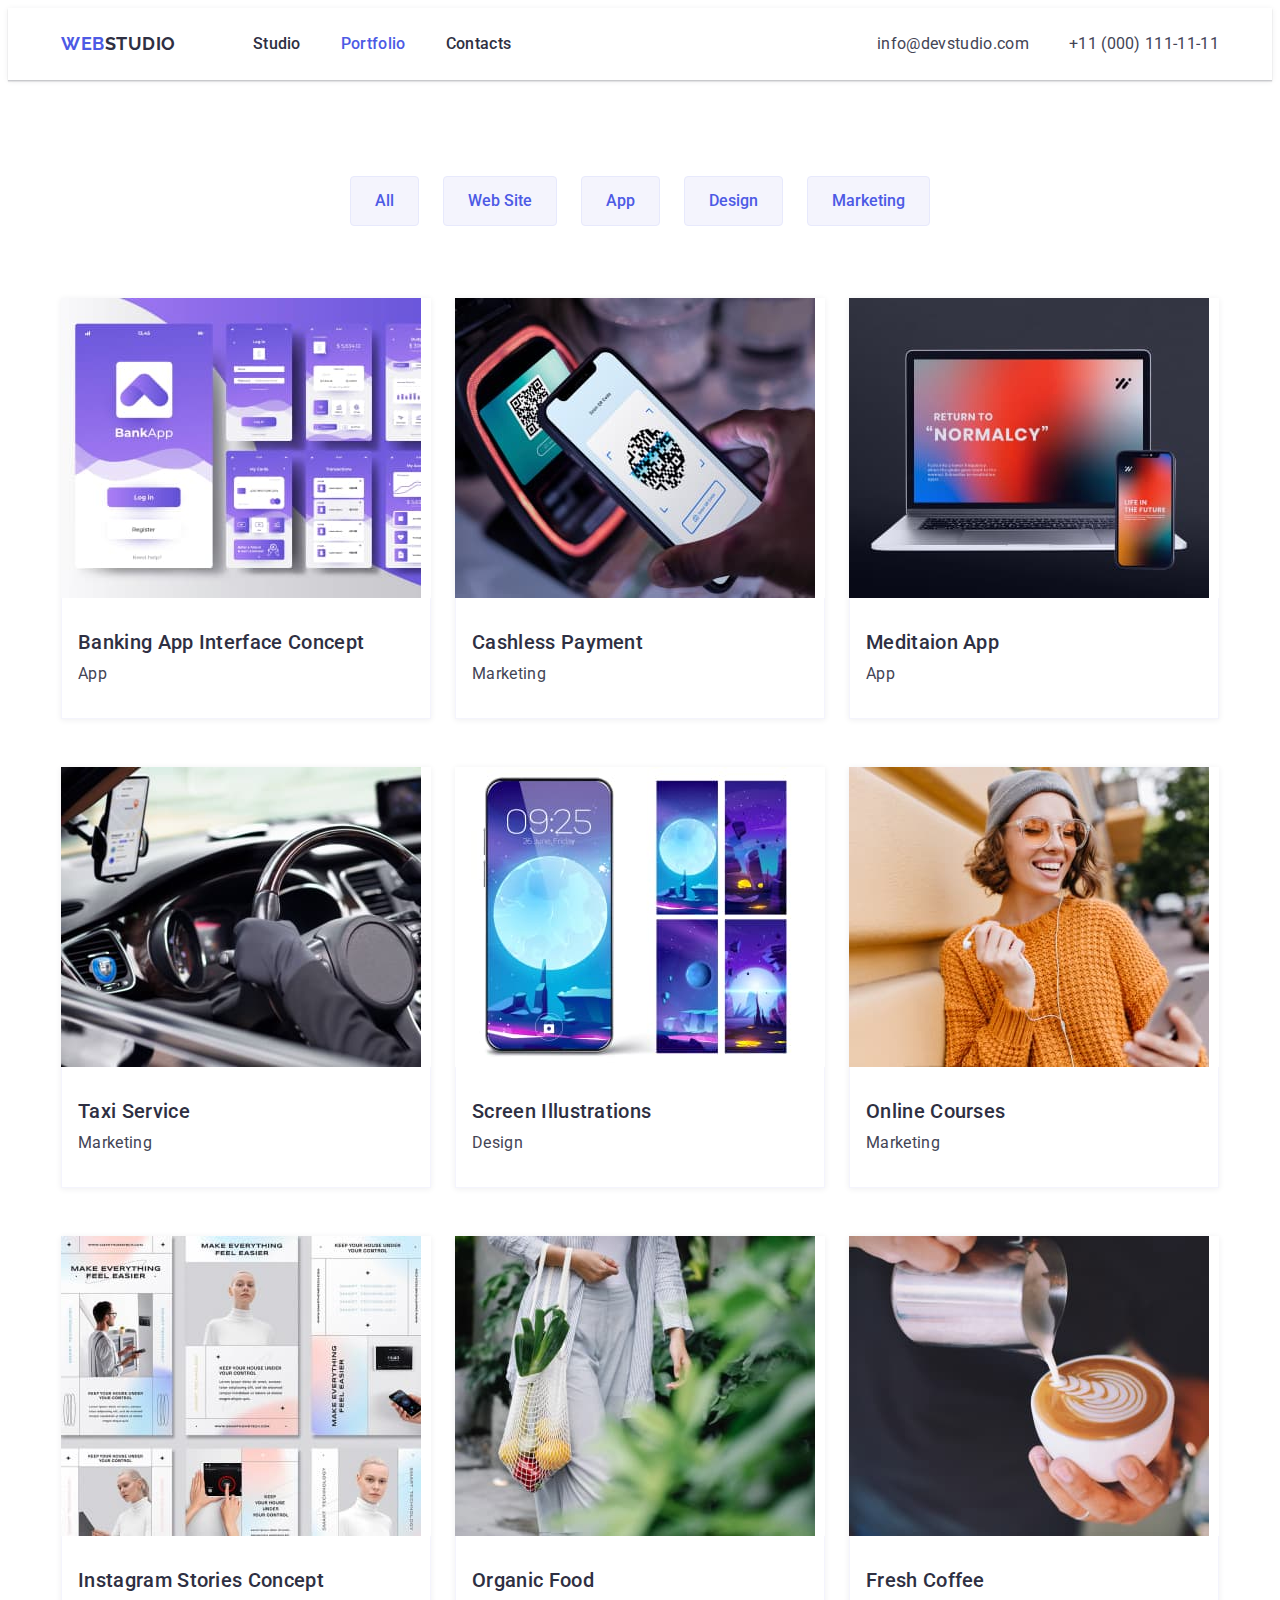
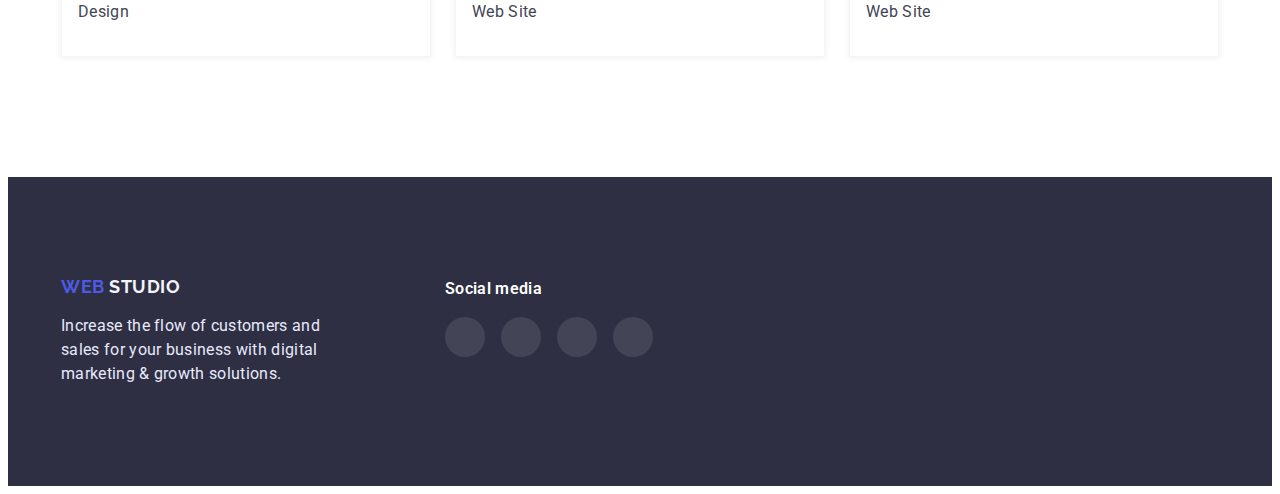
==== portfolio.html @ c9c2a4c0 "Task-4" ====
<!DOCTYPE html>
<html lang="en">
  <head>
    <meta charset="UTF-8" />
    <meta http-equiv="X-UA-Compatible" content="IE=edge" />
    <meta name="viewport" content="width=device-width, initial-scale=1.0" />
    <title>Portfolio</title>
    <link rel="preconnect" href="https://fonts.googleapis.com" />
    <link rel="preconnect" href="https://fonts.gstatic.com" crossorigin />
    <link
      href="https://fonts.googleapis.com/css2?family=Raleway:wght@700&family=Roboto:wght@400;500;700;900&display=swap"
      rel="stylesheet"
    />
    <link
      rel="stylesheet"
      href="https://cdnjs.cloudflare.com/ajax/libs/modern-normalize/1.1.0/modern-normalize.min.css"
      integrity="sha512-wpPYUAdjBVSE4KJnH1VR1HeZfpl1ub8YT/NKx4PuQ5NmX2tKuGu6U/JRp5y+Y8XG2tV+wKQpNHVUX03MfMFn9Q=="
      crossorigin="anonymous"
      referrerpolicy="no-referrer"
    />
    <link rel="stylesheet" href="./css/styles.css" />
  </head>
  
  <body>
    <header class="header">
      <div class="container nav">
        <a class="logo" href="./index.html"
          ><span class="logo-web">WEB</span>STUDIO</a
        >

        <nav>
          <ul class="nav-list list">
            <li class="nav-list-item">
              <a class="nav-link link" href="./index.html">Studio</a>
            </li>
            <li class="nav-list-item">
              <a class="nav-link link current" href="./portfolio.html">Portfolio</a>
            </li>
            <li class="nav-list-item">
              <a class="nav-link link" href="#">Contacts</a>
            </li>
          </ul>
        </nav>

        <ul class="contact-list list">
          <li class="contact-list-item">
            <a class="contact-link link" href="mailto:info@devstudio.com"
              >info@devstudio.com</a
            >
          </li>
          <li class="contact-list-item">
            <a class="contact-link link" href="tel:+110001111111"
              >+11 (000) 111-11-11</a
            >
          </li>
        </ul>
      </div>
    </header>

    <main>
      <section class="portfolio-section">
        <div class="container">
          <h1 class="visually-hidden">Portfolio</h1>

          <ul class="list project-filter">
            <li class="filter-list-item">
              <button class="project-filter-button" type="button">All</button>
            </li>
            <li class="filter-list-item">
              <button class="project-filter-button" type="button">
                Web Site
              </button>
            </li>
            <li class="filter-list-item">
              <button class="project-filter-button" type="button">App</button>
            </li>
            <li class="filter-list-item">
              <button class="project-filter-button" type="button">
                Design
              </button>
            </li>
            <li class="filter-list-item">
              <button class="project-filter-button" type="button">
                Marketing
              </button>
            </li>
          </ul>

          <ul class="list card-set">
            <li class="card-item">
              <a class="link project-card" href="#">
                  <div class="card-thumb">
                    <img
                      src="./images/bankingapp.jpg"
                      alt="Banking App Interface Concept"
                      width="360"
                      height="300"
                    />
                  </div>

                  <div class="card-content">
                    <h2 class="project-name">Banking App Interface Concept</h2>

                    <p class="project-type">App</p>
                  </div>
              </a>
            </li>

            <li class="card-item">
              <a class="link project-card" href="#">
                  <div class="card-thumb">
                    <img
                      class="project-photo"
                      src="./images/cashlesspayment.jpg"
                      alt="Cashless Payment"
                      width="360"
                      height="300"
                    />
                  </div>

                  <div class="card-content">
                    <h2 class="project-name">Cashless Payment</h2>

                    <p class="project-type">Marketing</p>
                  </div>
              </a>
            </li>

            <li class="card-item">
              <a class="link project-card" href="#">
                  <div class="card-thumb">
                    <img
                      class="project-photo"
                      src="./images/meditaionapp.jpg"
                      alt="Meditaion App"
                      width="360"
                      height="300"
                    />
                  </div>

                  <div class="card-content">
                    <h2 class="project-name">Meditaion App</h2>

                    <p class="project-type">App</p>
                  </div>
              </a>
            </li>

            <li class="card-item">
              <a class="link project-card" href="#">
                  <div class="card-thumb">
                    <img
                      class="project-photo"
                      src="./images/taxiservice.jpg"
                      alt="Taxi Service"
                      width="360"
                      height="300"
                    />
                  </div>

                  <div class="card-content">
                    <h2 class="project-name">Taxi Service</h2>

                    <p class="project-type">Marketing</p>
                  </div>
              </a>
            </li>

            <li class="card-item">
              <a class="link project-card" href="#">
                  <div class="card-thumb">
                    <img
                      class="project-photo"
                      src="./images/screenillustrations.jpg"
                      alt="Screen Illustrations"
                      width="360"
                      height="300"
                    />
                  </div>

                  <div class="card-content">
                    <h2 class="project-name">Screen Illustrations</h2>

                    <p class="project-type">Design</p>
                  </div>
              </a>
            </li>

            <li class="card-item">
              <a class="link project-card" href="#">
                  <div class="card-thumb">
                    <img
                      class="project-photo"
                      src="./images/onlinecourses.jpg"
                      alt="Online Courses"
                      width="360"
                      height="300"
                    />
                  </div>

                  <div class="card-content">
                    <h2 class="project-name">Online Courses</h2>

                    <p class="project-type">Marketing</p>
                  </div>
              </a>
            </li>

            <li class="card-item">
              <a class="link project-card" href="#">
                  <div class="card-thumb">
                    <img
                      class="project-photo"
                      src="./images/instagramstories.jpg"
                      alt="Instagram Stories Concept"
                      width="360"
                      height="300"
                    />
                  </div>

                  <div class="card-content">
                    <h2 class="project-name">Instagram Stories Concept</h2>

                    <p class="project-type">Design</p>
                  </div>
              </a>
            </li>

            <li class="card-item">
              <a class="link project-card" href="#">
                  <div class="card-thumb">
                    <img
                      class="project-photo"
                      src="./images/organicfood.jpg"
                      alt="Organic Food"
                      width="360"
                      height="300"
                    />
                  </div>

                  <div class="card-content">
                    <h2 class="project-name">Organic Food</h2>

                    <p class="project-type">Web Site</p>
                  </div>
              </a>
            </li>

            <li class="card-item">
              <a class="link project-card" href="#">
                  <div class="card-thumb">
                    <img
                      class="project-photo"
                      src="./images/freshcoffee.jpg"
                      alt="Fresh Coffee"
                      width="360"
                      height="300"
                    />
                  </div>

                  <div class="card-content">
                    <h2 class="project-name">Fresh Coffee</h2>

                    <p class="project-type">Web Site</p>
                  </div>
              </a>
            </li>
          </ul>
        </div>
      </section>
    </main>

    <footer class="footer-section">
      <div class="container footer">
        <div class="footer-main-side">
          <a class="logo footer-logo" href="./index.html">
            <span class="logo-web">WEB</span> STUDIO</a
          >
          <p class="footer-text">
            Increase the flow of customers and sales for your business with
            digital marketing &#x26; growth solutions.
          </p>
        </div>

        <div>
          <p class="footer-sm-title">Social media</p>

          <ul class="footer-sm-list list">
            <li class="footer-sm">
              <a class="footer-sm-link link" href="#" target="_blank", rel="noopener noreferrer">
                <svg class="footer-sm-icon" >
                  <use
                    href="./images/symbol-defs.svg#icon-instagram"
                  ></use>
                </svg>
              </a>
            </li>
            <li class="footer-sm">
              <a class="footer-sm-link link" href="#" target="_blank", rel="noopener noreferrer">
                <svg class="footer-sm-icon">
                  <use href="./images/symbol-defs.svg#icon-twitter"></use>
                </svg>
              </a>
            </li>
            <li class="footer-sm">
              <a class="footer-sm-link link" href="#" target="_blank", rel="noopener noreferrer">
                <svg class="footer-sm-icon" >
                  <use
                    href="./images/symbol-defs.svg#icon-facebook"
                  ></use>
                </svg>
              </a>
            </li>
            <li class="footer-sm">
              <a class="footer-sm-link link" href="#" target="_blank", rel="noopener noreferrer">
                <svg class="footer-sm-icon">
                  <use
                    href="./images/symbol-defs.svg#icon-linkedin"
                  ></use>
                </svg>
              </a>
            </li>
          </ul>
        </div>
      </div>
    </footer>
  </body>
</html>
---- css/styles.css ----
.visually-hidden {
  position: absolute;
  width: 1px;
  height: 1px;
  margin: -1px;
  border: 0;
  padding: 0;

  white-space: nowrap;
  clip-path: inset(100%);
  clip: rect(0 0 0 0);
  overflow: hidden;
}
:root {
  --color-background-primary: #ffffff;
  --color-bg-hero-footer: #2e2f42;
  --color-bg-secondary: #f4f4fd;
  --color-logo-main: #2e2f42;
  --color-logo-secondary: #f4f4fd;
  --color-accent: #4d5ae5;
  --color-accent-active: #404bbf;
  --color-portfolio-button: #f4f4fd;
  --color-portfolio-button-border: #e7e9fc;
  --color-text-main: #434455;
  --color-text-invert: #fff;
  --color-headings: #2e2f42;
  --color-hero-title: #fff;
  --color-text-footer: #e7e9fc;
  --color-icon: #8e8f99;
  --color-sm-hover: #31D0AA;
  --card-shadow: 0px 1px 6px rgba(46, 47, 66, 0.08);
  --filer-btn-hover-shadow: 0px 3px 1px rgba(0, 0, 0, 0.1),
    0px 2px 1px rgba(0, 0, 0, 0.08), 0px 2px 2px rgba(0, 0, 0, 0.12);
  --main-shadow: 0px 1px 6px rgba(46, 47, 66, 0.08),
    0px 1px 1px rgba(46, 47, 66, 0.16), 0px 2px 1px rgba(46, 47, 66, 0.08);

  /* --primary-brand: #4D5AE5; IRIS
--dark:#2E2F42; NAVY BLUE
--success:#31D0AA;*GREEN
--text: #434455; SLATE
--subtle-text: #8E8F99; LIGHT SLATE
--accent: #E7E9FC; cornflower
--light: #F4F4FD; CLOUD */
}

body {
  background-color: var(--color-background-primary);
  color: var(--color-text-main);

  font-family: "Roboto", sans-serif;
  font-size: 16px;
  letter-spacing: 0.02em;
}
h1,
h2,
h3,
h4,
p,
ul {
  margin: 0;
  padding: 0;
}
img {
  display: block;
}
.list {
  list-style: none;
}
.link {
  text-decoration: none;
}
.container {
  margin-left: auto;
  margin-right: auto;
  width: 1158px;
  padding-left: 15px;
  padding-right: 15px;

  /* outline: 2px solid red;; */
}
.section {
  padding-top: 120px;
  padding-bottom: 120px;
}
.section-no-pudding {
  padding-top: 0;
  padding-bottom: 120px;
}

/* ___________________HEADER____________________ */
.header {
  box-shadow: var(--main-shadow);
}
.logo {
  display: block;

  text-decoration: none;
  text-transform: uppercase;
  font-family: "Raleway", sans-serif;
  color: var(--color-logo-main);
  font-weight: 700;
  font-size: 18px;
  line-height: 1.33;
  letter-spacing: 0.03em;
}
.logo-web {
  color: var(--color-accent);
}
/* ____________________NAV_____________________ */
.nav {
  display: flex;
  align-items: center;
}
.nav-list {
  display: flex;
  margin-left: 77px;
}
.contact-list {
  display: flex;
  margin-left: auto;
}
.nav-link,
.contact-link,
.logo {
  padding-top: 24px;
  padding-bottom: 24px;
}
.nav-list-item + .nav-list-item,
.contact-list-item + .contact-list-item {
  margin-left: 40px;
}
.nav-link {
  display: block;

  font-weight: 500;
  line-height: 1.5;
  letter-spacing: 0.02em;

  color: var(--color-logo-main);
}
.nav-link:hover,
.nav-link:focus {
  color: var(--color-text-main);
}
.nav-link:active {
  color: var(--color-accent);
}

.contact-link {
  display: block;

  color: var(--color-text-main);
  line-height: 1.5;
}
.contact-link:hover,
.contact-link:focus {
  color: var(--color-accent);
}
.current {
  color: var(--color-accent);
}
/*___________________HERO_____________________*/
.hero {
  /* background-color: var(--color-bg-hero-footer); */
  text-align: center;
  padding-top: 192px;
  padding-bottom: 192px;
}
.overlay {
  max-width: 1440px;
  min-height: 603px;
  margin-left: auto;
  margin-right: auto;
  background-image: linear-gradient(
      to right,
      rgba(46, 47, 66, 0.7),
      rgba(46, 47, 66, 0.7)
    ),
    url(../images/herobg.jpg);
  background-size: cover;
  background-repeat: no-repeat;
  background-position: center;
}

.hero-title {
  margin-bottom: 48px;
  max-width: 492px;
  margin-right: auto;
  margin-left: auto;

  color: var(--color-hero-title);
  font-weight: 700;
  font-size: 56px;
  line-height: 1.07;
}
.hero-button {
  display: inline-block;
  padding: 16px 32px;
  min-width: 106px;
  border-radius: 4px;
  border: 1px solid var(--color-accent);

  font-family: "Roboto", sans-serif;
  font-weight: 700;
  line-height: 1.07;
  letter-spacing: 0.04em;

  background-color: var(--color-accent);
  color: var(--color-text-invert);

  box-shadow: 0px 4px 4px rgba(0, 0, 0, 0.15);

  cursor: pointer;
}

.hero-button:hover {
  box-shadow: var(--main-shadow);
}
.hero-button:active {
  background-color: var(--color-accent-active);
  border: 1px solid var(--color-accent-active);
}

/*__________________FEATURES________________________*/

.section-title {
  margin-bottom: 72px;

  font-size: 36px;
  line-height: 1.11;
  text-align: center;

  color: var(--color-headings);
}
.feature-title,
.employee-name,
.project-name {
  margin-bottom: 8px;

  font-size: 20px;
  font-weight: 500;
  line-height: 1.2;
  color: var(--color-headings);
}
.feature-text,
.work-position,
.project-type {
  line-height: 1.5;
  margin-bottom: 0;
}
.feature-list {
  display: flex;
}
.feature-list-item:not(:last-child) {
  margin-right: 24px;
}

.feature-icon {
  display: flex;
  background-color: var(--color-bg-secondary);
  height: 112px;
  width: 264px;
  justify-content: center;
  align-items: center;
  margin-bottom: 8px;
}

/* _____________________________WORK_____________________________ */

.work-list {
  display: flex;
  margin-left: auto;
  margin-right: auto;
}
.project-list-item:not(:last-child) {
  margin-right: 24px;
}

/*_____________________________OUR TEAM_____________________________*/

.team-bg {
  background-color: var(--color-bg-secondary);
}
.employee-list-item {
  background-color: var(--color-background-primary);
  margin-left: 24px;

  box-shadow: var(--main-shadow);
  border-radius: 0px 0px 4px 4px;
  overflow: hidden;
}
.employee-list {
  display: flex;
  flex-wrap: wrap;

  margin-top: -48px;
  margin-left: -24px;
}
.employee-list-item {
  flex-basis: calc(100% / 4 - 24px);
  margin-top: 48px;
  margin-left: 24px;
}
.employee-photo {
  display: block;
  max-width: 100%;
  height: auto;
}
.card-text {
  text-align: center;
  padding-top: 32px;
}
.work-position {
  margin-bottom: 8px;
}
.employee-sm-list {
  padding-left: 16px;
  padding-right: 16px;
  padding-bottom: 32px;
  display: flex;
  justify-content: space-between;
}

.employee-sm-link {
  display: flex;
  width: 40px;
  height: 40px;
  background-color: var(--color-accent);
  border-radius: 50%;
  background-repeat: no-repeat;
  justify-content: center;
  align-items: center;
}


/*__________________________CUSTOMERS_____________________________*/

.customers-list {
  display: flex;
  flex-wrap: wrap;
  margin-left: -24px;
  margin-top: -24px;
}
.customers-list-item {
  flex-basis: (100% / 6 - 24px);
  margin-left: 24px;
  margin-top: 24px;
}
.customers-link {
  display: flex;
  width: 168px;
  height: 88px;
  justify-content: center;
  align-items: center;
  fill: var(--color-icon);
  border: 1px solid var(--color-icon);
  border-radius: 4px;
}
.customers-link:hover {
  border: 1px solid var(--color-accent);

}
.customers-link:hover .customers-icon {
  fill: var(--color-accent);
}

/*_____________________________FOOTER_____________________________*/
.footer-section {
  background-color: var(--color-bg-hero-footer);
  padding-top: 100px;
  padding-bottom: 100px;
}
.footer {
  display: flex;
}
.footer-main-side {
  margin-right: 120px;
}
.footer-logo {
  display: inline-block;
  padding-top: 0;
  padding-bottom: 0;
  margin-bottom: 16px;

  color: var(--color-logo-secondary);
  line-height: 1.16;
}
.footer-text {
  width: 264px;
  color: var(--color-text-footer);
  line-height: 1.5;
}
.footer-sm-title {
  margin-bottom: 16px;

  font-weight: 600;
  line-height: 1.5;
  color: var(--color-text-invert);
}
.footer-sm-list {
  display: flex;
  gap: 16px;
}
.footer-sm-link {
    display: flex;
  height: 40px;
  width: 40px;
  background-color: rgba(255, 255, 255, 0.1);

  justify-content: center;
  align-items: center;

  border-radius: 50%;
}
.footer-sm-link:hover,
.footer-sm-link:focus {
  background-color: var(--color-sm-hover);
  fill:#404bbf
}
.footer-sm-icon {
  fill: currentColor;
}

/* _____________________________PORTFOLIO_____________________________*/

.project-filter {
  display: flex;
  justify-content: center;
  margin-bottom: 72px;
}

.project-filter-button {
  display: inline-block;
  padding: 12px 24px;
  text-align: center;

  font-family: "Roboto", sans-serif;
  font-size: 16px;
  font-weight: 500;
  line-height: 1.5;

  border-radius: 4px;
  border: 1px solid var(--color-portfolio-button-border);
  background-color: var(--color-portfolio-button);
  color: var(--color-accent);

  cursor: pointer;
}
.project-filter-button:hover,
.project-filter-button:focus {
  background-color: var(--color-accent);
  color: var(--color-text-invert);
  border: 1px solid var(--color-accent);

  box-shadow: var(--filer-btn-hover-shadow);
}
.filter-list-item + .filter-list-item {
  margin-left: 24px;
}

.card-set {
  display: flex;
  flex-wrap: wrap;
  margin-top: -48px;
  margin-left: -24px;
}
.card-item {
  flex-basis: calc(100% / 3 - 24px);
  margin-top: 48px;
  margin-left: 24px;

  background-color: var(--color-background-primary);
}
.project-card {
  display: block;
  box-shadow: var(--card-shadow);
}
.project-card:hover,
.project-card:focus {
  box-shadow: var(--main-shadow);
}
.card-thumb img {
  max-width: 100%;
  height: auto;
}
.card-content {
  padding-top: 32px;
  padding-bottom: 32px;
  padding-left: 16px;

  border: 0.5px solid var(--color-portfolio-button);
  border-top: transparent;
}

.project-name {
  text-decoration: none;
}
.project-type {
  color: var(--color-text-main);
}
.portfolio-section {
  padding-top: 96px;
  padding-bottom: 120px;
}
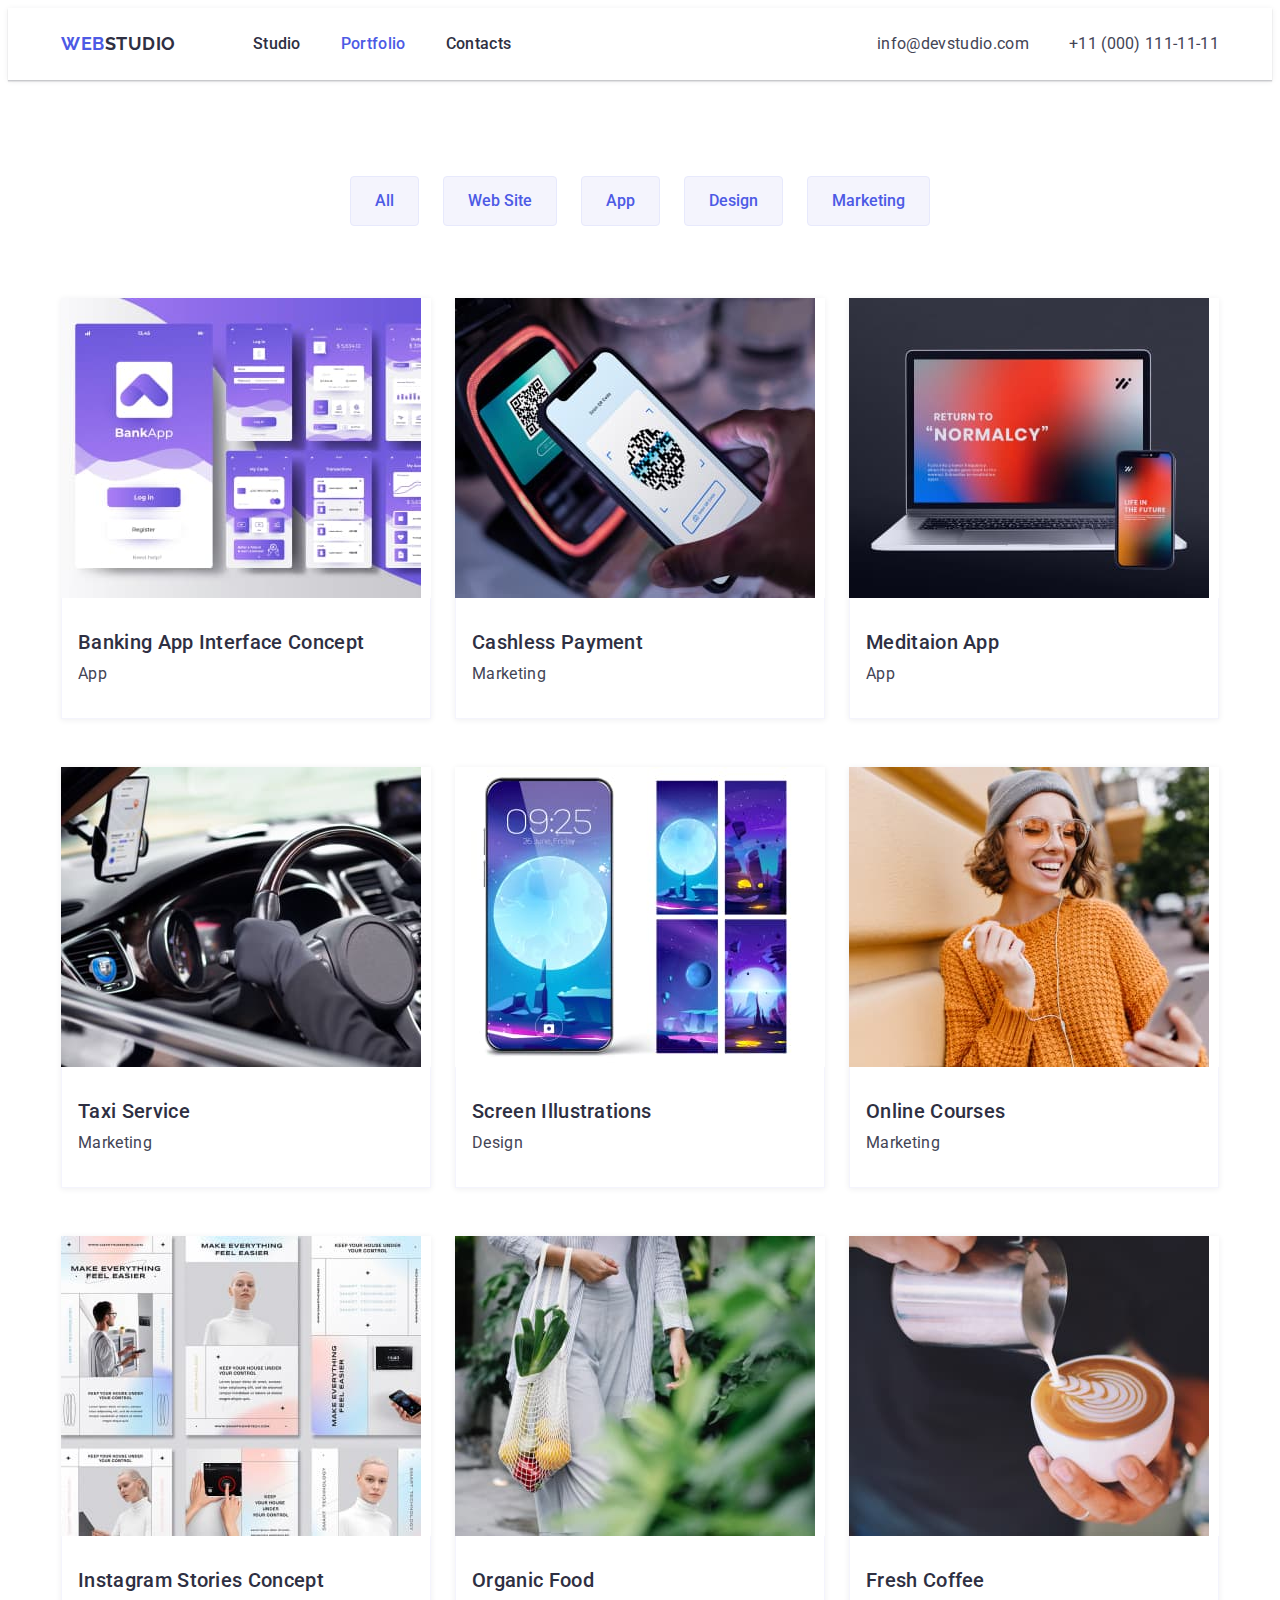
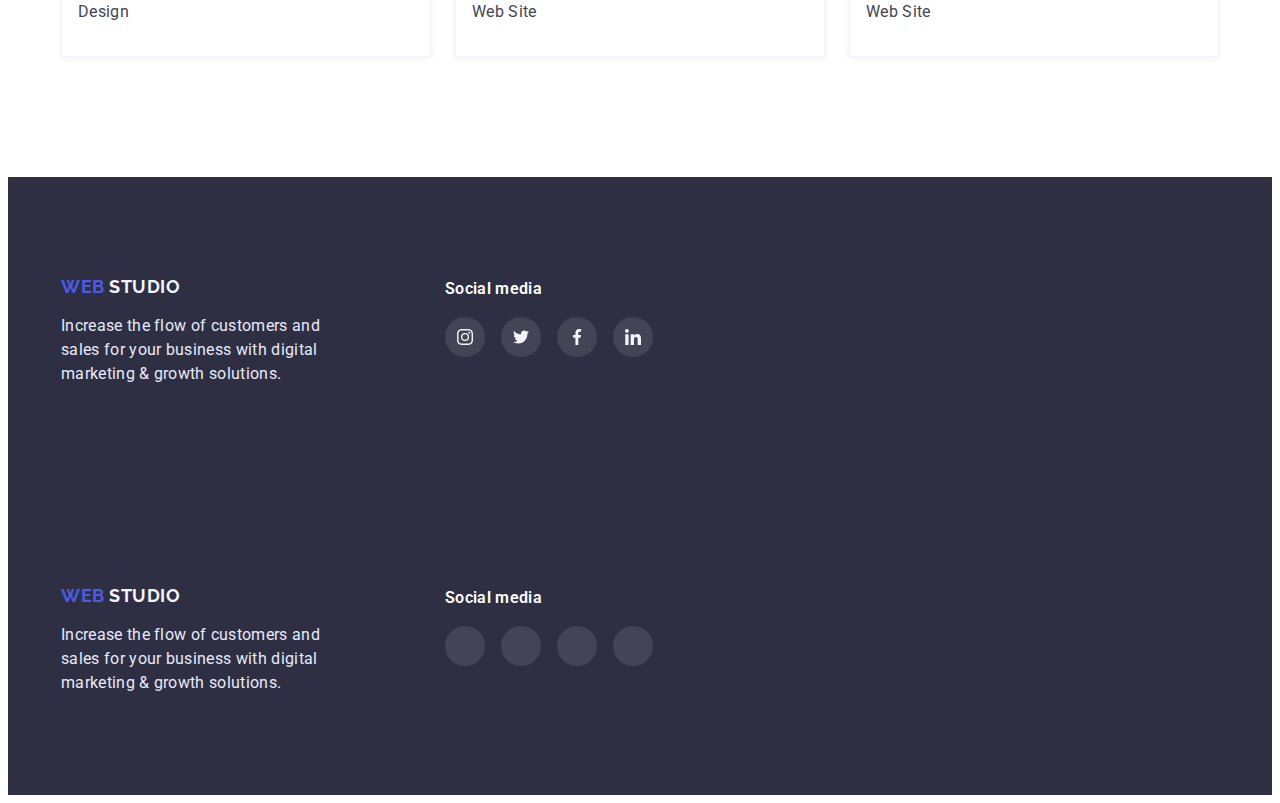
==== commit 0e8a87d7: "Task-4" ====
--- a/portfolio.html
+++ b/portfolio.html
@@ -288,6 +288,59 @@
           <ul class="footer-sm-list list">
             <li class="footer-sm">
               <a class="footer-sm-link link" href="#" target="_blank", rel="noopener noreferrer">
+                <svg class="footer-sm-icon" width="16" height="16" >
+                  <use
+                    href="./images/icons.svg#icon-instagram"
+                  ></use>
+                </svg>
+              </a>
+            </li>
+            <li class="footer-sm">
+              <a class="footer-sm-link link" href="#" target="_blank", rel="noopener noreferrer">
+                <svg class="footer-sm-icon" width="16" height="16">
+                  <use href="./images/icons.svg#icon-twitter"></use>
+                </svg>
+              </a>
+            </li>
+            <li class="footer-sm">
+              <a class="footer-sm-link link" href="#" target="_blank", rel="noopener noreferrer">
+                <svg class="footer-sm-icon" width="16" height="16" >
+                  <use
+                    href="./images/icons.svg#icon-facebook"
+                  ></use>
+                </svg>
+              </a>
+            </li>
+            <li class="footer-sm">
+              <a class="footer-sm-link link" href="#" target="_blank", rel="noopener noreferrer">
+                <svg class="footer-sm-icon" width="16" height="16">
+                  <use
+                    href="./images/icons.svg#icon-linkedin"
+                  ></use>
+                </svg>
+              </a>
+            </li>
+          </ul>
+        </div>
+      </div>
+    </footer><footer class="footer-section">
+      <div class="container footer">
+        <div class="footer-main-side">
+          <a class="logo footer-logo" href="./index.html">
+            <span class="logo-web">WEB</span> STUDIO</a
+          >
+          <p class="footer-text">
+            Increase the flow of customers and sales for your business with
+            digital marketing &#x26; growth solutions.
+          </p>
+        </div>
+
+        <div>
+          <p class="footer-sm-title">Social media</p>
+
+          <ul class="footer-sm-list list">
+            <li class="footer-sm">
+              <a class="footer-sm-link link" href="#" target="_blank", rel="noopener noreferrer">
                 <svg class="footer-sm-icon" >
                   <use
                     href="./images/symbol-defs.svg#icon-instagram"
--- a/css/styles.css
+++ b/css/styles.css
@@ -407,6 +407,7 @@
   width: 40px;
   background-color: rgba(255, 255, 255, 0.1);
 
+
   justify-content: center;
   align-items: center;
 
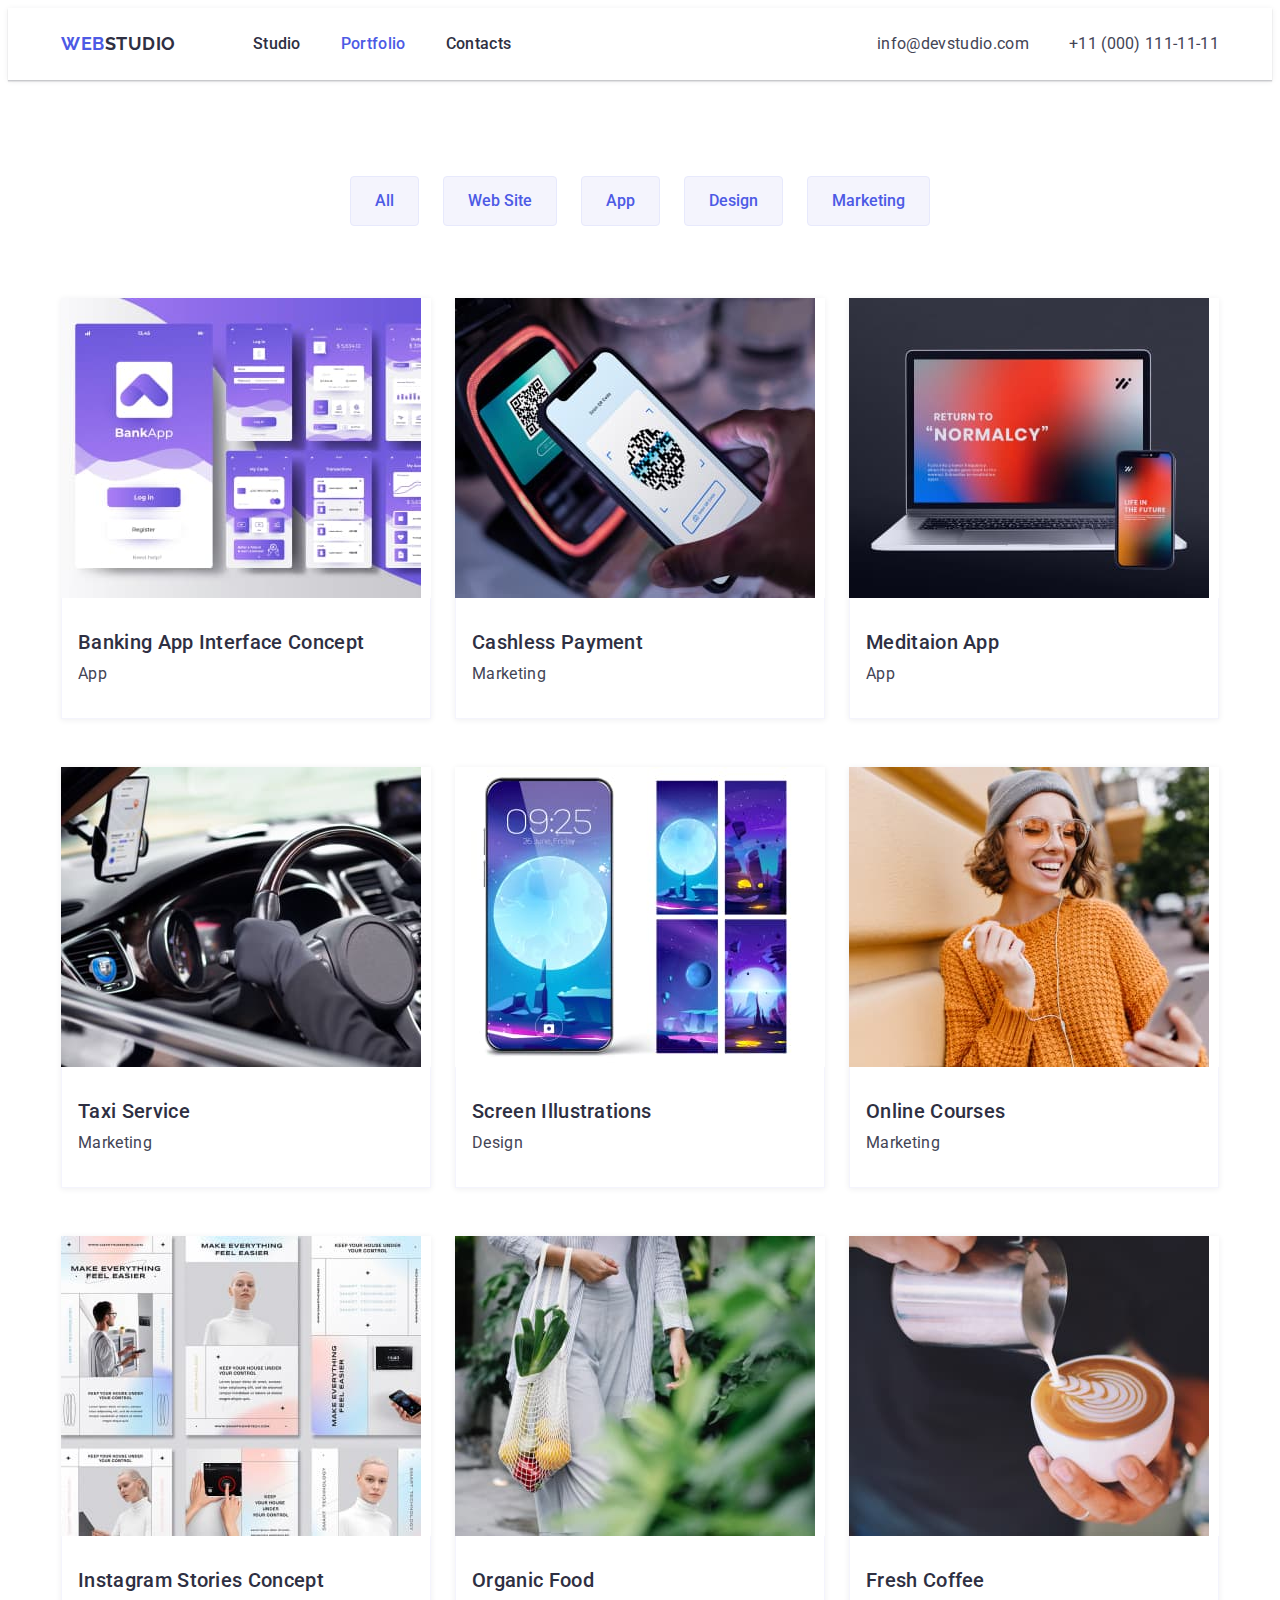
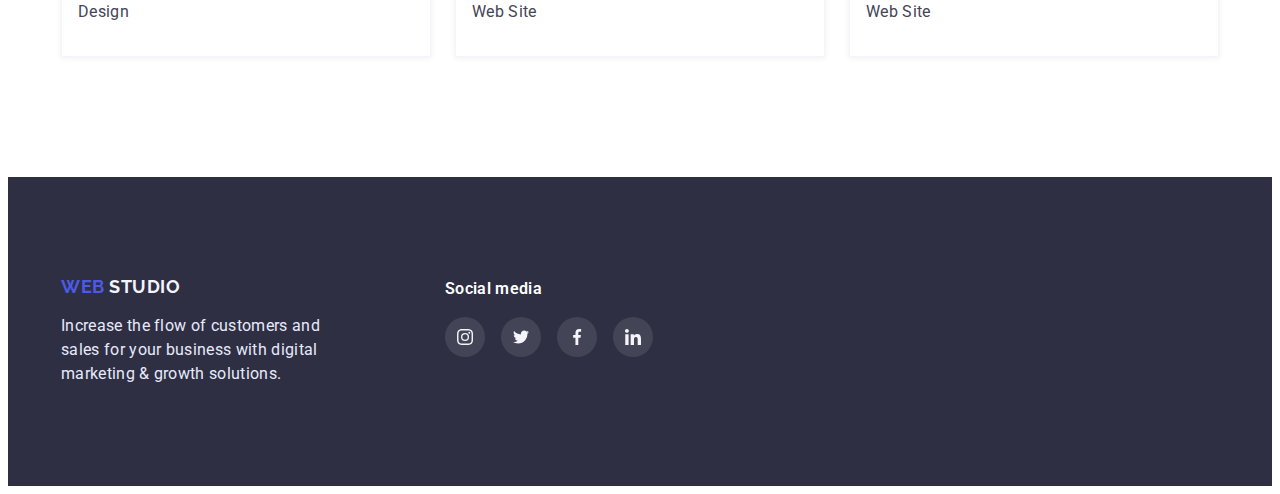
==== commit 6b715c48: "Task-4" ====
--- a/portfolio.html
+++ b/portfolio.html
@@ -20,7 +20,7 @@
     />
     <link rel="stylesheet" href="./css/styles.css" />
   </head>
-  
+
   <body>
     <header class="header">
       <div class="container nav">
@@ -34,7 +34,9 @@
               <a class="nav-link link" href="./index.html">Studio</a>
             </li>
             <li class="nav-list-item">
-              <a class="nav-link link current" href="./portfolio.html">Portfolio</a>
+              <a class="nav-link link current" href="./portfolio.html"
+                >Portfolio</a
+              >
             </li>
             <li class="nav-list-item">
               <a class="nav-link link" href="#">Contacts</a>
@@ -89,180 +91,180 @@
           <ul class="list card-set">
             <li class="card-item">
               <a class="link project-card" href="#">
-                  <div class="card-thumb">
-                    <img
-                      src="./images/bankingapp.jpg"
-                      alt="Banking App Interface Concept"
-                      width="360"
-                      height="300"
-                    />
-                  </div>
-
-                  <div class="card-content">
-                    <h2 class="project-name">Banking App Interface Concept</h2>
-
-                    <p class="project-type">App</p>
-                  </div>
-              </a>
-            </li>
-
-            <li class="card-item">
-              <a class="link project-card" href="#">
-                  <div class="card-thumb">
-                    <img
-                      class="project-photo"
-                      src="./images/cashlesspayment.jpg"
-                      alt="Cashless Payment"
-                      width="360"
-                      height="300"
-                    />
-                  </div>
-
-                  <div class="card-content">
-                    <h2 class="project-name">Cashless Payment</h2>
-
-                    <p class="project-type">Marketing</p>
-                  </div>
-              </a>
-            </li>
-
-            <li class="card-item">
-              <a class="link project-card" href="#">
-                  <div class="card-thumb">
-                    <img
-                      class="project-photo"
-                      src="./images/meditaionapp.jpg"
-                      alt="Meditaion App"
-                      width="360"
-                      height="300"
-                    />
-                  </div>
-
-                  <div class="card-content">
-                    <h2 class="project-name">Meditaion App</h2>
-
-                    <p class="project-type">App</p>
-                  </div>
-              </a>
-            </li>
-
-            <li class="card-item">
-              <a class="link project-card" href="#">
-                  <div class="card-thumb">
-                    <img
-                      class="project-photo"
-                      src="./images/taxiservice.jpg"
-                      alt="Taxi Service"
-                      width="360"
-                      height="300"
-                    />
-                  </div>
-
-                  <div class="card-content">
-                    <h2 class="project-name">Taxi Service</h2>
-
-                    <p class="project-type">Marketing</p>
-                  </div>
-              </a>
-            </li>
-
-            <li class="card-item">
-              <a class="link project-card" href="#">
-                  <div class="card-thumb">
-                    <img
-                      class="project-photo"
-                      src="./images/screenillustrations.jpg"
-                      alt="Screen Illustrations"
-                      width="360"
-                      height="300"
-                    />
-                  </div>
-
-                  <div class="card-content">
-                    <h2 class="project-name">Screen Illustrations</h2>
-
-                    <p class="project-type">Design</p>
-                  </div>
-              </a>
-            </li>
-
-            <li class="card-item">
-              <a class="link project-card" href="#">
-                  <div class="card-thumb">
-                    <img
-                      class="project-photo"
-                      src="./images/onlinecourses.jpg"
-                      alt="Online Courses"
-                      width="360"
-                      height="300"
-                    />
-                  </div>
-
-                  <div class="card-content">
-                    <h2 class="project-name">Online Courses</h2>
-
-                    <p class="project-type">Marketing</p>
-                  </div>
-              </a>
-            </li>
-
-            <li class="card-item">
-              <a class="link project-card" href="#">
-                  <div class="card-thumb">
-                    <img
-                      class="project-photo"
-                      src="./images/instagramstories.jpg"
-                      alt="Instagram Stories Concept"
-                      width="360"
-                      height="300"
-                    />
-                  </div>
-
-                  <div class="card-content">
-                    <h2 class="project-name">Instagram Stories Concept</h2>
-
-                    <p class="project-type">Design</p>
-                  </div>
-              </a>
-            </li>
-
-            <li class="card-item">
-              <a class="link project-card" href="#">
-                  <div class="card-thumb">
-                    <img
-                      class="project-photo"
-                      src="./images/organicfood.jpg"
-                      alt="Organic Food"
-                      width="360"
-                      height="300"
-                    />
-                  </div>
-
-                  <div class="card-content">
-                    <h2 class="project-name">Organic Food</h2>
-
-                    <p class="project-type">Web Site</p>
-                  </div>
-              </a>
-            </li>
-
-            <li class="card-item">
-              <a class="link project-card" href="#">
-                  <div class="card-thumb">
-                    <img
-                      class="project-photo"
-                      src="./images/freshcoffee.jpg"
-                      alt="Fresh Coffee"
-                      width="360"
-                      height="300"
-                    />
-                  </div>
-
-                  <div class="card-content">
-                    <h2 class="project-name">Fresh Coffee</h2>
-
-                    <p class="project-type">Web Site</p>
-                  </div>
+                <div class="card-thumb">
+                  <img
+                    src="./images/bankingapp.jpg"
+                    alt="Banking App Interface Concept"
+                    width="360"
+                    height="300"
+                  />
+                </div>
+
+                <div class="card-content">
+                  <h2 class="project-name">Banking App Interface Concept</h2>
+
+                  <p class="project-type">App</p>
+                </div>
+              </a>
+            </li>
+
+            <li class="card-item">
+              <a class="link project-card" href="#">
+                <div class="card-thumb">
+                  <img
+                    class="project-photo"
+                    src="./images/cashlesspayment.jpg"
+                    alt="Cashless Payment"
+                    width="360"
+                    height="300"
+                  />
+                </div>
+
+                <div class="card-content">
+                  <h2 class="project-name">Cashless Payment</h2>
+
+                  <p class="project-type">Marketing</p>
+                </div>
+              </a>
+            </li>
+
+            <li class="card-item">
+              <a class="link project-card" href="#">
+                <div class="card-thumb">
+                  <img
+                    class="project-photo"
+                    src="./images/meditaionapp.jpg"
+                    alt="Meditaion App"
+                    width="360"
+                    height="300"
+                  />
+                </div>
+
+                <div class="card-content">
+                  <h2 class="project-name">Meditaion App</h2>
+
+                  <p class="project-type">App</p>
+                </div>
+              </a>
+            </li>
+
+            <li class="card-item">
+              <a class="link project-card" href="#">
+                <div class="card-thumb">
+                  <img
+                    class="project-photo"
+                    src="./images/taxiservice.jpg"
+                    alt="Taxi Service"
+                    width="360"
+                    height="300"
+                  />
+                </div>
+
+                <div class="card-content">
+                  <h2 class="project-name">Taxi Service</h2>
+
+                  <p class="project-type">Marketing</p>
+                </div>
+              </a>
+            </li>
+
+            <li class="card-item">
+              <a class="link project-card" href="#">
+                <div class="card-thumb">
+                  <img
+                    class="project-photo"
+                    src="./images/screenillustrations.jpg"
+                    alt="Screen Illustrations"
+                    width="360"
+                    height="300"
+                  />
+                </div>
+
+                <div class="card-content">
+                  <h2 class="project-name">Screen Illustrations</h2>
+
+                  <p class="project-type">Design</p>
+                </div>
+              </a>
+            </li>
+
+            <li class="card-item">
+              <a class="link project-card" href="#">
+                <div class="card-thumb">
+                  <img
+                    class="project-photo"
+                    src="./images/onlinecourses.jpg"
+                    alt="Online Courses"
+                    width="360"
+                    height="300"
+                  />
+                </div>
+
+                <div class="card-content">
+                  <h2 class="project-name">Online Courses</h2>
+
+                  <p class="project-type">Marketing</p>
+                </div>
+              </a>
+            </li>
+
+            <li class="card-item">
+              <a class="link project-card" href="#">
+                <div class="card-thumb">
+                  <img
+                    class="project-photo"
+                    src="./images/instagramstories.jpg"
+                    alt="Instagram Stories Concept"
+                    width="360"
+                    height="300"
+                  />
+                </div>
+
+                <div class="card-content">
+                  <h2 class="project-name">Instagram Stories Concept</h2>
+
+                  <p class="project-type">Design</p>
+                </div>
+              </a>
+            </li>
+
+            <li class="card-item">
+              <a class="link project-card" href="#">
+                <div class="card-thumb">
+                  <img
+                    class="project-photo"
+                    src="./images/organicfood.jpg"
+                    alt="Organic Food"
+                    width="360"
+                    height="300"
+                  />
+                </div>
+
+                <div class="card-content">
+                  <h2 class="project-name">Organic Food</h2>
+
+                  <p class="project-type">Web Site</p>
+                </div>
+              </a>
+            </li>
+
+            <li class="card-item">
+              <a class="link project-card" href="#">
+                <div class="card-thumb">
+                  <img
+                    class="project-photo"
+                    src="./images/freshcoffee.jpg"
+                    alt="Fresh Coffee"
+                    width="360"
+                    height="300"
+                  />
+                </div>
+
+                <div class="card-content">
+                  <h2 class="project-name">Fresh Coffee</h2>
+
+                  <p class="project-type">Web Site</p>
+                </div>
               </a>
             </li>
           </ul>
@@ -287,89 +289,30 @@
 
           <ul class="footer-sm-list list">
             <li class="footer-sm">
-              <a class="footer-sm-link link" href="#" target="_blank", rel="noopener noreferrer">
-                <svg class="footer-sm-icon" width="16" height="16" >
-                  <use
-                    href="./images/icons.svg#icon-instagram"
-                  ></use>
+              <a class="footer-sm-link link" href="#" target="_blank" rel="noopener noreferrer">
+                <svg class="footer-sm-icon" width="16" height="16">
+                  <use href="./images/icons.svg#icon-instagram"></use>
                 </svg>
               </a>
             </li>
             <li class="footer-sm">
-              <a class="footer-sm-link link" href="#" target="_blank", rel="noopener noreferrer">
+              <a class="footer-sm-link link" href="#" target="_blank" rel="noopener noreferrer">
                 <svg class="footer-sm-icon" width="16" height="16">
                   <use href="./images/icons.svg#icon-twitter"></use>
                 </svg>
               </a>
             </li>
             <li class="footer-sm">
-              <a class="footer-sm-link link" href="#" target="_blank", rel="noopener noreferrer">
-                <svg class="footer-sm-icon" width="16" height="16" >
-                  <use
-                    href="./images/icons.svg#icon-facebook"
-                  ></use>
+              <a class="footer-sm-link link" href="#" target="_blank" rel="noopener noreferrer">
+                <svg class="footer-sm-icon" width="16" height="16">
+                  <use href="./images/icons.svg#icon-facebook"></use>
                 </svg>
               </a>
             </li>
             <li class="footer-sm">
-              <a class="footer-sm-link link" href="#" target="_blank", rel="noopener noreferrer">
+              <a class="footer-sm-link link" href="#" target="_blank" rel="noopener noreferrer">
                 <svg class="footer-sm-icon" width="16" height="16">
-                  <use
-                    href="./images/icons.svg#icon-linkedin"
-                  ></use>
-                </svg>
-              </a>
-            </li>
-          </ul>
-        </div>
-      </div>
-    </footer><footer class="footer-section">
-      <div class="container footer">
-        <div class="footer-main-side">
-          <a class="logo footer-logo" href="./index.html">
-            <span class="logo-web">WEB</span> STUDIO</a
-          >
-          <p class="footer-text">
-            Increase the flow of customers and sales for your business with
-            digital marketing &#x26; growth solutions.
-          </p>
-        </div>
-
-        <div>
-          <p class="footer-sm-title">Social media</p>
-
-          <ul class="footer-sm-list list">
-            <li class="footer-sm">
-              <a class="footer-sm-link link" href="#" target="_blank", rel="noopener noreferrer">
-                <svg class="footer-sm-icon" >
-                  <use
-                    href="./images/symbol-defs.svg#icon-instagram"
-                  ></use>
-                </svg>
-              </a>
-            </li>
-            <li class="footer-sm">
-              <a class="footer-sm-link link" href="#" target="_blank", rel="noopener noreferrer">
-                <svg class="footer-sm-icon">
-                  <use href="./images/symbol-defs.svg#icon-twitter"></use>
-                </svg>
-              </a>
-            </li>
-            <li class="footer-sm">
-              <a class="footer-sm-link link" href="#" target="_blank", rel="noopener noreferrer">
-                <svg class="footer-sm-icon" >
-                  <use
-                    href="./images/symbol-defs.svg#icon-facebook"
-                  ></use>
-                </svg>
-              </a>
-            </li>
-            <li class="footer-sm">
-              <a class="footer-sm-link link" href="#" target="_blank", rel="noopener noreferrer">
-                <svg class="footer-sm-icon">
-                  <use
-                    href="./images/symbol-defs.svg#icon-linkedin"
-                  ></use>
+                  <use href="./images/icons.svg#icon-linkedin"></use>
                 </svg>
               </a>
             </li>
--- a/css/styles.css
+++ b/css/styles.css
@@ -27,7 +27,7 @@
   --color-hero-title: #fff;
   --color-text-footer: #e7e9fc;
   --color-icon: #8e8f99;
-  --color-sm-hover: #31D0AA;
+  --color-sm-hover: #31d0aa;
   --card-shadow: 0px 1px 6px rgba(46, 47, 66, 0.08);
   --filer-btn-hover-shadow: 0px 3px 1px rgba(0, 0, 0, 0.1),
     0px 2px 1px rgba(0, 0, 0, 0.08), 0px 2px 2px rgba(0, 0, 0, 0.12);
@@ -332,7 +332,6 @@
   align-items: center;
 }
 
-
 /*__________________________CUSTOMERS_____________________________*/
 
 .customers-list {
@@ -358,7 +357,6 @@
 }
 .customers-link:hover {
   border: 1px solid var(--color-accent);
-
 }
 .customers-link:hover .customers-icon {
   fill: var(--color-accent);
@@ -402,12 +400,11 @@
   gap: 16px;
 }
 .footer-sm-link {
-    display: flex;
+  display: flex;
   height: 40px;
   width: 40px;
   background-color: rgba(255, 255, 255, 0.1);
 
-
   justify-content: center;
   align-items: center;
 
@@ -416,7 +413,7 @@
 .footer-sm-link:hover,
 .footer-sm-link:focus {
   background-color: var(--color-sm-hover);
-  fill:#404bbf
+  fill: #404bbf;
 }
 .footer-sm-icon {
   fill: currentColor;
